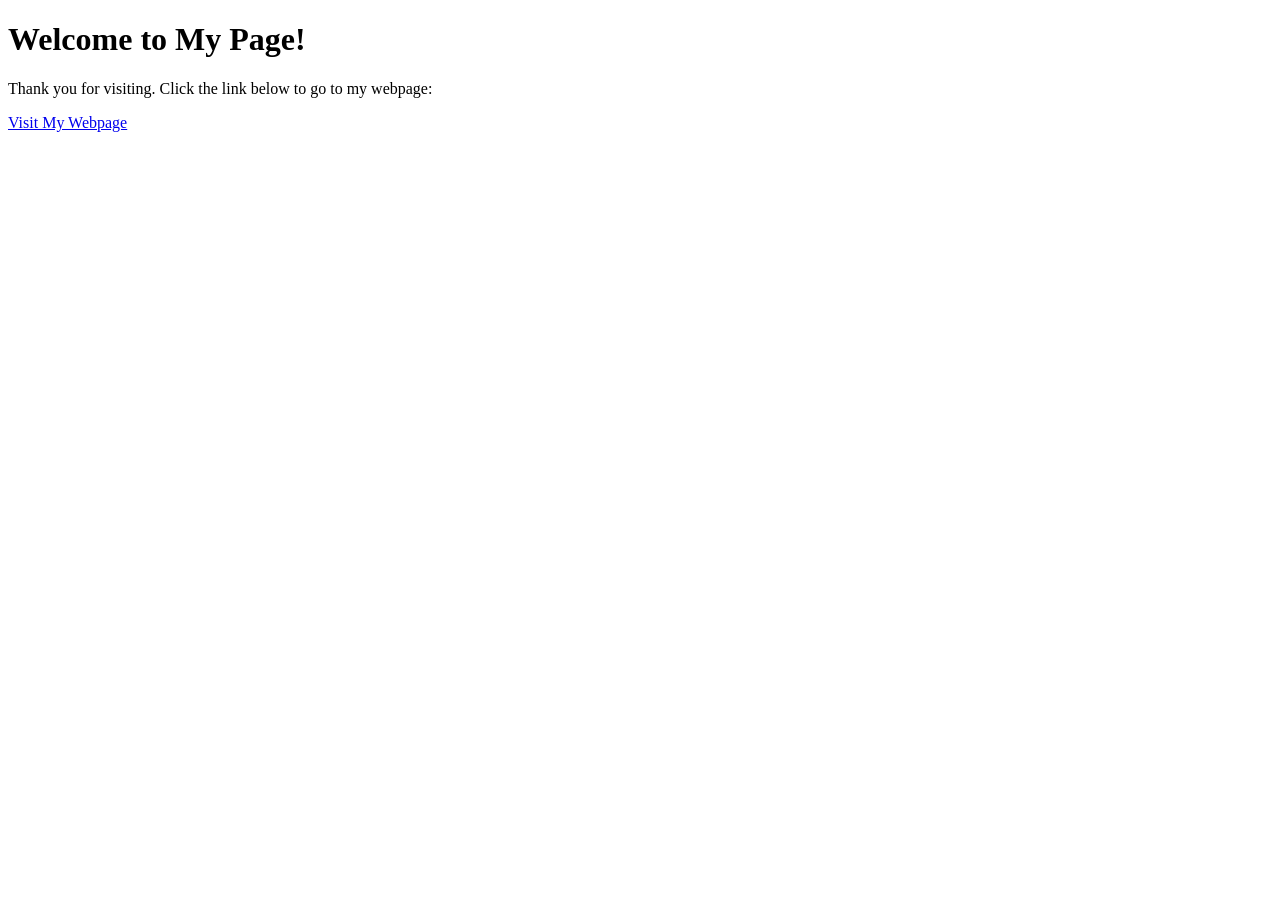
==== index.html @ f61afc03 "Add files via upload" ====
<!DOCTYPE html>
<html lang="en">
<head>
    <meta charset="UTF-8">
    <meta name="viewport" content="width=device-width, initial-scale=1.0">
    <title>Welcome</title>
</head>
<body>
    <h1>Welcome to My Page!</h1>
    <p>Thank you for visiting. Click the link below to go to my webpage:</p>
    <a href="https://web.inf.ufpr.br/luizoliveira">Visit My Webpage</a>
</body>
</html>
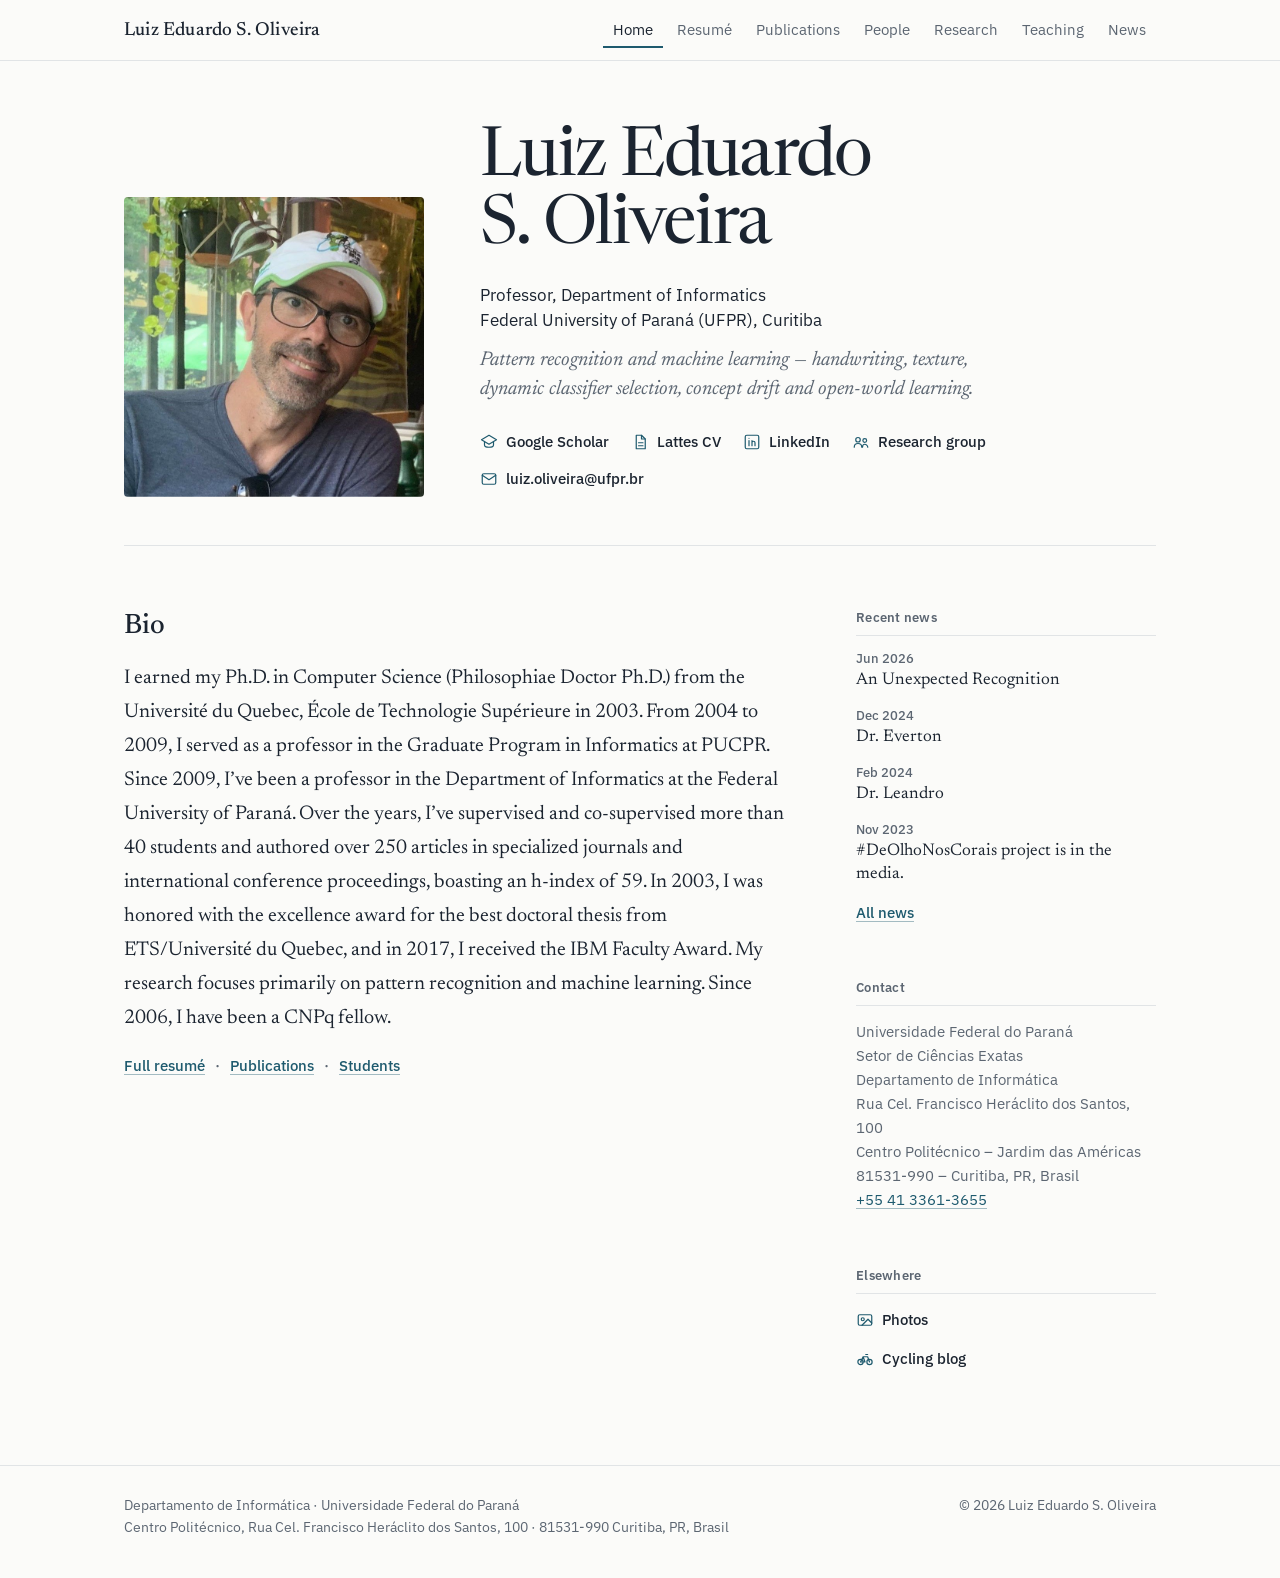
==== commit e4beca70: "Redesign site: new layout, faster pages, unified publications - New typography and layout for all pa" ====
--- a/index.html
+++ b/index.html
@@ -1,14 +1,65 @@
-<!DOCTYPE html>
+<!doctype html>
 <html lang="en">
 <head>
-    <meta charset="UTF-8">
-    <meta name="viewport" content="width=device-width, initial-scale=1.0">
-    <title>Welcome</title>
+<meta charset="utf-8">
+<meta name="viewport" content="width=device-width, initial-scale=1">
+<title>Luiz Eduardo S. Oliveira</title>
+<meta name="description" content="Luiz Eduardo S. Oliveira — Professor of Computer Science at the Federal University of Paraná (UFPR). Pattern recognition and machine learning.">
+<link rel="icon" href="assets/favicon.svg" type="image/svg+xml">
+<link rel="preconnect" href="https://fonts.googleapis.com">
+<link rel="preconnect" href="https://fonts.gstatic.com" crossorigin>
+<link href="https://fonts.googleapis.com/css2?family=Newsreader:ital,opsz,wght@0,6..72,400;0,6..72,500;0,6..72,600;1,6..72,400&family=IBM+Plex+Sans:wght@400;500;600&display=swap" rel="stylesheet">
+<link rel="stylesheet" href="assets/style.css">
 </head>
 <body>
-    <h1>Welcome to My Page!</h1>
-    <p>Thank you for visiting. Click the link below to go to my webpage:</p>
-    <a href="https://web.inf.ufpr.br/luizoliveira">Visit My Webpage</a>
+<a class="skip" href="#content">Skip to content</a>
+<div class="topbar">
+  <div class="wrap topbar-in">
+    <a class="brand" href="index.html">Luiz Eduardo S. Oliveira</a>
+    <button class="menu-btn" aria-expanded="false" aria-controls="nav">Menu</button>
+    <nav id="nav" aria-label="Main"><a href="index.html" aria-current=page>Home</a><a href="about.html">Resumé</a><a href="papers.html">Publications</a><a href="people.html">People</a><a href="research.html">Research</a><a href="teaching.html">Teaching</a><a href="posts.html">News</a></nav>
+  </div>
+</div>
+<main id="content" class="wrap">
+
+
+<section class="hero">
+  <figure class="portrait"><img src="assets/portrait.jpg" alt="Portrait of Luiz Eduardo S. Oliveira" width="400" height="400"></figure>
+  <div class="hero-text">
+    <h1 class="name">Luiz Eduardo<br>S. Oliveira</h1>
+    <p class="role">Professor, Department of Informatics<br>Federal University of Paraná (UFPR), Curitiba</p>
+    <p class="interests">Pattern recognition and machine learning — handwriting, texture, dynamic classifier selection, concept drift and open-world learning.</p>
+    <ul class="links"><li><a href="https://scholar.google.com/citations?hl=en&user=oMgb9jgAAAAJ" target="_blank" rel="noopener"><svg viewBox="0 0 24 24" aria-hidden="true"><path d="M12 3 2 9l10 6 10-6-10-6Z"/><path d="M6 11.5V16c0 1.7 2.7 3 6 3s6-1.3 6-3v-4.5"/></svg>Google Scholar</a></li><li><a href="http://lattes.cnpq.br/8607171759049558" target="_blank" rel="noopener"><svg viewBox="0 0 24 24" aria-hidden="true"><path d="M7 3h7l5 5v13H7z"/><path d="M14 3v5h5M10 13h6M10 17h6"/></svg>Lattes CV</a></li><li><a href="https://www.linkedin.com/in/luiz-eduardo-soares-de-oliveira-bb4a548/" target="_blank" rel="noopener"><svg viewBox="0 0 24 24" aria-hidden="true"><rect x="3" y="3" width="18" height="18" rx="2"/><path d="M8 10v7M8 7v.01M12 17v-4a2 2 0 0 1 4 0v4M12 10v7"/></svg>LinkedIn</a></li><li><a href="https://dsbd.inf.ufpr.br" target="_blank" rel="noopener"><svg viewBox="0 0 24 24" aria-hidden="true"><circle cx="8" cy="9" r="3"/><circle cx="17" cy="10" r="2.5"/><path d="M3 19c0-3 2.2-5 5-5s5 2 5 5M14 19c0-2.2 1.3-4 3-4s4 1.8 4 4"/></svg>Research group</a></li><li><a class="mail" href="#" data-u="luiz.oliveira" data-d="ufpr.br"><svg viewBox="0 0 24 24" aria-hidden="true"><rect x="3" y="5" width="18" height="14" rx="2"/><path d="m3 7 9 6 9-6"/></svg>luiz.oliveira [at] ufpr.br</a></li></ul>
+  </div>
+</section>
+
+<section class="home-grid">
+  <div class="bio">
+    <h2>Bio</h2>
+    <p>I earned my Ph.D. in Computer Science (Philosophiae Doctor Ph.D.) from the Université du Quebec, École de Technologie Supérieure in 2003. From 2004 to 2009, I served as a professor in the Graduate Program in Informatics at PUCPR. Since 2009, I’ve been a professor in the Department of Informatics at the Federal University of Paraná. Over the years, I’ve supervised and co-supervised more than 40 students and authored over 250 articles in specialized journals and international conference proceedings, boasting an h-index of 59. In 2003, I was honored with the excellence award for the best doctoral thesis from ETS/Université du Quebec, and in 2017, I received the IBM Faculty Award. My research focuses primarily on pattern recognition and machine learning. Since 2006, I have been a CNPq fellow.</p>
+    <p class="more"><a href="about.html">Full resumé</a> <span aria-hidden="true">·</span> <a href="papers.html">Publications</a> <span aria-hidden="true">·</span> <a href="people.html">Students</a></p>
+  </div>
+  <aside class="side">
+    <h2>Recent news</h2>
+    <ul class="mini-news">
+      <li><a href="posts/ijdar/post.html"><time datetime="2026-06-28">Jun 2026</time>An Unexpected Recognition</a></li><li><a href="posts/defesa_baro/post.html"><time datetime="2024-12-03">Dec 2024</time>Dr. Everton</a></li><li><a href="posts/defesa_leandro/post.html"><time datetime="2024-02-19">Feb 2024</time>Dr. Leandro</a></li><li><a href="posts/deolhonoscorais/post.html"><time datetime="2023-11-06">Nov 2023</time>#DeOlhoNosCorais project is in the media.</a></li>
+    </ul>
+    <p class="more"><a href="posts.html">All news</a></p>
+    <h2>Contact</h2>
+    <address>Universidade Federal do Paraná<br>Setor de Ciências Exatas<br>Departamento de Informática<br>Rua Cel. Francisco Heráclito dos Santos, 100<br>Centro Politécnico – Jardim das Américas<br>81531-990 – Curitiba, PR, Brasil<br><a href="tel:+554133613655">+55 41 3361-3655</a></address>
+    <h2>Elsewhere</h2>
+    <ul class="links small"><li><a href="https://photos.app.goo.gl/5pFp5wogUFSHnM7D7" target="_blank" rel="noopener"><svg viewBox="0 0 24 24" aria-hidden="true"><rect x="3" y="5" width="18" height="14" rx="2"/><circle cx="9" cy="11" r="2"/><path d="m21 16-5-5-8 8"/></svg>Photos</a></li><li><a href="https://doismp.wordpress.com" target="_blank" rel="noopener"><svg viewBox="0 0 24 24" aria-hidden="true"><circle cx="6" cy="16" r="3.5"/><circle cx="18" cy="16" r="3.5"/><path d="M6 16 9.5 9h6L18 16M9.5 9 12 16h-6M13 6h2.5"/></svg>Cycling blog</a></li></ul>
+  </aside>
+</section>
+
+</main>
+<footer class="foot">
+  <div class="wrap foot-in">
+    <p>Departamento de Informática · Universidade Federal do Paraná<br>
+    Centro Politécnico, Rua Cel. Francisco Heráclito dos Santos, 100 · 81531-990 Curitiba, PR, Brasil</p>
+    <p>© 2026 Luiz Eduardo S. Oliveira</p>
+  </div>
+</footer>
+<script src="assets/site.js"></script>
 </body>
 </html>
-
--- a/assets/style.css
+++ b/assets/style.css
@@ -0,0 +1,239 @@
+/* lesoliveira.github.io — site stylesheet */
+:root {
+  --paper: #fbfbf9;
+  --paper-2: #f2f4f3;
+  --ink: #1b2430;
+  --muted: #5c6672;
+  --rule: #e1e4e6;
+  --accent: #1e5a6e;
+  --accent-ink: #164555;
+  --accent-soft: #e5eef0;
+  --dr: #6b4e16;
+  --dr-soft: #f4ecdc;
+  --serif: "Newsreader", Georgia, "Times New Roman", serif;
+  --sans: "IBM Plex Sans", system-ui, -apple-system, "Segoe UI", sans-serif;
+  --measure: 68ch;
+  --wrap: 1080px;
+  color-scheme: light;
+}
+@media (prefers-color-scheme: dark) {
+  :root:not([data-theme="light"]) {
+    --paper: #13181d; --paper-2: #1a2027; --ink: #e5e8eb; --muted: #9aa4ae; --rule: #2a323a;
+    --accent: #86bccb; --accent-ink: #a9d2dd; --accent-soft: #1d2d33; --dr: #e0c48c; --dr-soft: #2e281c;
+    color-scheme: dark;
+  }
+}
+:root[data-theme="dark"] {
+  --paper: #13181d; --paper-2: #1a2027; --ink: #e5e8eb; --muted: #9aa4ae; --rule: #2a323a;
+  --accent: #86bccb; --accent-ink: #a9d2dd; --accent-soft: #1d2d33; --dr: #e0c48c; --dr-soft: #2e281c;
+  color-scheme: dark;
+}
+
+*, *::before, *::after { box-sizing: border-box; }
+html { -webkit-text-size-adjust: 100%; }
+body {
+  margin: 0; background: var(--paper); color: var(--ink);
+  font: 400 17px/1.6 var(--sans);
+  text-rendering: optimizeLegibility; -webkit-font-smoothing: antialiased;
+}
+img { max-width: 100%; height: auto; display: block; }
+a { color: var(--accent); text-decoration-thickness: 1px; text-underline-offset: 3px; text-decoration-color: color-mix(in srgb, var(--accent) 40%, transparent); }
+a:hover { color: var(--accent-ink); text-decoration-color: currentColor; }
+:focus-visible { outline: 2px solid var(--accent); outline-offset: 3px; border-radius: 2px; }
+.skip { position: absolute; left: -999px; top: 8px; background: var(--ink); color: var(--paper); padding: 8px 12px; z-index: 10; }
+.skip:focus { left: 8px; }
+.sr { position: absolute; width: 1px; height: 1px; overflow: hidden; clip: rect(0 0 0 0); white-space: nowrap; }
+
+.wrap { max-width: var(--wrap); margin: 0 auto; padding: 0 24px; }
+
+/* ---------- top bar */
+.topbar { border-bottom: 1px solid var(--rule); background: color-mix(in srgb, var(--paper) 92%, transparent); backdrop-filter: blur(8px); position: sticky; top: 0; z-index: 5; }
+.topbar-in { display: flex; align-items: center; gap: 24px; min-height: 60px; }
+.brand { font: 500 19px/1 var(--serif); color: var(--ink); text-decoration: none; letter-spacing: .01em; margin-right: auto; }
+#nav { display: flex; gap: 4px; flex-wrap: wrap; }
+#nav a { font-size: 15px; color: var(--muted); text-decoration: none; padding: 6px 10px; border-radius: 6px; }
+#nav a:hover { color: var(--ink); background: var(--paper-2); }
+#nav a[aria-current] { color: var(--ink); box-shadow: inset 0 -2px 0 var(--accent); border-radius: 0; }
+.menu-btn { display: none; }
+
+/* ---------- page heads */
+main.wrap { padding-top: 64px; padding-bottom: 88px; min-height: 60vh; }
+.page-head { max-width: var(--measure); margin-bottom: 40px; }
+.page-head h1, .post-title {
+  font: 500 clamp(36px, 5vw, 52px)/1.08 var(--serif); letter-spacing: -.015em; margin: 0 0 14px;
+}
+.lead { font: 400 21px/1.5 var(--serif); color: var(--muted); margin: 0 0 8px; max-width: var(--measure); }
+h2 { font: 500 28px/1.2 var(--serif); letter-spacing: -.005em; margin: 56px 0 18px; }
+h3 { font: 600 16px/1.3 var(--sans); margin: 0 0 8px; }
+
+.prose { max-width: var(--measure); font-family: var(--serif); font-size: 20px; line-height: 1.65; }
+.prose p { margin: 0 0 1.1em; }
+.prose h2 { font-family: var(--serif); }
+.prose ul { padding-left: 1.1em; }
+.prose img { border-radius: 4px; margin: 1.5em 0; }
+
+/* ---------- home */
+.hero { display: grid; grid-template-columns: minmax(0, 300px) minmax(0, 1fr); gap: 56px; align-items: end; padding-bottom: 48px; border-bottom: 1px solid var(--rule); }
+.portrait { margin: 0; }
+.portrait img { width: 100%; aspect-ratio: 1; object-fit: cover; border-radius: 4px; filter: saturate(.92); }
+.name {
+  font: 400 clamp(40px, 5.6vw, 68px)/1 var(--serif); letter-spacing: -.025em;
+  margin: 0 0 22px; font-variation-settings: "opsz" 72;
+}
+.role { font-size: 17px; color: var(--ink); margin: 0 0 14px; line-height: 1.45; }
+.interests { font: italic 400 20px/1.45 var(--serif); color: var(--muted); margin: 0 0 26px; max-width: 46ch; }
+.links { list-style: none; padding: 0; margin: 0; display: flex; flex-wrap: wrap; gap: 8px 22px; }
+.links a { display: inline-flex; align-items: center; gap: 8px; font-size: 15px; font-weight: 500; text-decoration: none; color: var(--ink); }
+.links a:hover { color: var(--accent); }
+.links svg { width: 18px; height: 18px; fill: none; stroke: var(--accent); stroke-width: 1.6; stroke-linecap: round; stroke-linejoin: round; flex: none; }
+.links.small { flex-direction: column; gap: 10px; }
+
+.home-grid { display: grid; grid-template-columns: minmax(0, 1fr) 300px; gap: 72px; padding-top: 8px; }
+.bio p { font: 400 20px/1.7 var(--serif); margin: 0 0 1em; max-width: var(--measure); }
+.bio .more, .side .more { font: 500 15px/1.5 var(--sans); }
+.bio .more span { color: var(--muted); margin: 0 6px; }
+.side h2 { font: 600 13px/1.3 var(--sans); color: var(--muted); letter-spacing: .02em; margin: 56px 0 14px; padding-bottom: 8px; border-bottom: 1px solid var(--rule); }
+.mini-news { list-style: none; padding: 0; margin: 0 0 12px; }
+.mini-news li + li { margin-top: 14px; }
+.mini-news a { text-decoration: none; color: var(--ink); font: 400 17px/1.35 var(--serif); display: block; }
+.mini-news a:hover { color: var(--accent); }
+.mini-news time { display: block; font: 500 13px/1.4 var(--sans); color: var(--muted); margin-bottom: 2px; }
+address { font-style: normal; font-size: 15px; line-height: 1.6; color: var(--muted); }
+
+/* ---------- research */
+.topics { list-style: none; padding: 0; margin: 28px 0 0; display: flex; flex-wrap: wrap; gap: 10px; max-width: 860px; }
+.topics li { font-size: 15px; background: var(--accent-soft); color: var(--accent-ink); padding: 7px 14px; border-radius: 999px; }
+ul.coop { list-style: none; padding: 0; font-family: var(--sans); font-size: 16px; }
+ul.coop li { display: flex; justify-content: space-between; gap: 24px; padding: 11px 0; border-bottom: 1px solid var(--rule); }
+ul.coop .yrs { color: var(--muted); font-variant-numeric: tabular-nums; white-space: nowrap; }
+
+/* ---------- tables */
+.table-wrap { overflow-x: auto; }
+table.data { width: 100%; border-collapse: collapse; font: 400 15px/1.45 var(--sans); }
+table.data th { text-align: left; font-weight: 600; font-size: 13px; color: var(--muted); padding: 10px 14px 10px 0; border-bottom: 1px solid var(--ink); }
+table.data td { padding: 11px 14px 11px 0; border-bottom: 1px solid var(--rule); vertical-align: top; }
+table.data tbody tr:hover { background: var(--paper-2); }
+.prose table.data { margin: 0 0 1em; max-width: none; }
+.prose:has(table) { max-width: 860px; }
+
+/* ---------- people */
+.groups { display: grid; grid-template-columns: repeat(3, minmax(0, 1fr)); gap: 32px; }
+.group ul { list-style: none; padding: 0; margin: 0; }
+.group h3 { color: var(--muted); font-size: 14px; padding-bottom: 8px; border-bottom: 1px solid var(--rule); margin-bottom: 10px; }
+.group li { font: 400 19px/1.35 var(--serif); padding: 5px 0; }
+.since { display: block; font: 400 13px/1.4 var(--sans); color: var(--muted); }
+.filter { display: flex; gap: 8px; margin: -4px 0 16px; }
+.filter button, .tabs button {
+  font: 500 14px/1 var(--sans); color: var(--muted); background: transparent; border: 1px solid var(--rule);
+  padding: 8px 14px; border-radius: 999px; cursor: pointer;
+}
+.filter button span, .tabs button span { color: var(--muted); font-weight: 400; margin-left: 4px; font-variant-numeric: tabular-nums; }
+.filter button[aria-pressed="true"], .tabs button[aria-selected="true"] { background: var(--ink); color: var(--paper); border-color: var(--ink); }
+.filter button[aria-pressed="true"] span, .tabs button[aria-selected="true"] span { color: color-mix(in srgb, var(--paper) 70%, transparent); }
+.alumni .nm { font: 400 17px/1.35 var(--serif); }
+.alumni .pl { font: 400 12px/1 var(--sans); margin-left: 6px; white-space: nowrap; }
+.alumni .yr { font-variant-numeric: tabular-nums; color: var(--muted); }
+.deg { display: inline-block; font-size: 11px; font-weight: 600; padding: 2px 7px; border-radius: 4px; margin-right: 4px; background: var(--accent-soft); color: var(--accent-ink); }
+.deg.dr { background: var(--dr-soft); color: var(--dr); }
+ul.plain { padding-left: 1.1em; font: 400 18px/1.6 var(--serif); max-width: var(--measure); }
+
+/* ---------- teaching */
+.terms { margin: 32px 0 0; display: grid; grid-template-columns: repeat(auto-fill, minmax(320px, 1fr)); gap: 0 48px; }
+.term { display: grid; grid-template-columns: 84px 1fr; gap: 16px; padding: 14px 0; border-top: 1px solid var(--rule); break-inside: avoid; }
+.term dt { font: 500 18px/1.35 var(--serif); font-variant-numeric: tabular-nums; }
+.term dd { margin: 0; }
+.term ul { list-style: none; padding: 0; margin: 0; font-size: 15px; }
+.term li + li { margin-top: 4px; }
+.code { color: var(--muted); font-size: 13px; }
+.lvl { color: var(--muted); font-size: 13px; }
+
+/* ---------- publications */
+.pub-tools { display: flex; flex-wrap: wrap; align-items: center; justify-content: space-between; gap: 16px; position: sticky; top: 60px; background: var(--paper); padding: 14px 0; z-index: 2; border-bottom: 1px solid var(--rule); }
+.tabs { display: flex; flex-wrap: wrap; gap: 8px; }
+.search input {
+  font: 400 15px/1 var(--sans); color: var(--ink); background: var(--paper-2); border: 1px solid var(--rule);
+  border-radius: 999px; padding: 10px 16px; width: min(340px, 100%);
+}
+.search input:focus { outline: 2px solid var(--accent); outline-offset: 1px; }
+.pub-note { color: var(--muted); font-size: 14px; min-height: 1.5em; margin: 12px 0 0; }
+.yr-group { display: grid; grid-template-columns: 90px minmax(0, 1fr); gap: 24px; padding: 22px 0; border-bottom: 1px solid var(--rule); }
+.yr-group .yr { font: 400 30px/1.1 var(--serif); color: var(--muted); margin: 0; font-variant-numeric: tabular-nums; position: sticky; top: 140px; align-self: start; }
+.yr-group ol { list-style: none; padding: 0; margin: 0; }
+.yr-group li { font: 400 17px/1.55 var(--serif); padding: 0 0 14px; max-width: 78ch; }
+.yr-group li:last-child { padding-bottom: 0; }
+.me { font-weight: 600; }
+.chip a { font: 500 12px/1 var(--sans); text-transform: lowercase; text-decoration: none; border: 1px solid var(--rule); padding: 3px 8px; border-radius: 4px; margin-left: 4px; white-space: nowrap; }
+.chip a:hover { border-color: var(--accent); background: var(--accent-soft); }
+
+/* ---------- news */
+.news-list { list-style: none; padding: 0; margin: 0; max-width: 900px; }
+.news-item a { display: grid; grid-template-columns: 220px minmax(0, 1fr); gap: 28px; padding: 26px 0; border-bottom: 1px solid var(--rule); text-decoration: none; color: var(--ink); }
+.news-item:first-child a { padding-top: 0; }
+.news-thumb { aspect-ratio: 4 / 3; overflow: hidden; border-radius: 4px; background: var(--paper-2); }
+.news-thumb img { width: 100%; height: 100%; object-fit: cover; }
+.news-text time { font-size: 13px; color: var(--muted); font-weight: 500; }
+.news-text h3 { font: 500 26px/1.2 var(--serif); margin: 4px 0 6px; }
+.news-item a:hover h3 { color: var(--accent); }
+.news-text p { margin: 0; color: var(--muted); font-size: 16px; }
+.news-text .cat { font-size: 13px; margin-top: 8px; }
+.post { max-width: var(--measure); }
+.post-meta { font-size: 14px; color: var(--muted); margin: 0 0 18px; }
+.post-meta span { margin: 0 6px; }
+
+/* ---------- footer */
+.foot { border-top: 1px solid var(--rule); color: var(--muted); font-size: 14px; }
+.foot-in { display: flex; justify-content: space-between; gap: 24px; flex-wrap: wrap; padding-top: 28px; padding-bottom: 40px; }
+.foot p { margin: 0; line-height: 1.6; }
+
+/* ---------- entrance (home only, once) */
+@media (prefers-reduced-motion: no-preference) {
+  .hero .portrait img { animation: reveal .9s cubic-bezier(.2,.7,.2,1) both; }
+  .hero .name { animation: rise .8s .1s cubic-bezier(.2,.7,.2,1) both; }
+  @keyframes reveal { from { clip-path: inset(100% 0 0 0); } to { clip-path: inset(0 0 0 0); } }
+  @keyframes rise { from { opacity: 0; transform: translateY(12px); } to { opacity: 1; transform: none; } }
+}
+
+/* ---------- responsive */
+@media (max-width: 900px) {
+  .home-grid { grid-template-columns: 1fr; gap: 0; }
+  .groups { grid-template-columns: 1fr 1fr; }
+}
+@media (max-width: 760px) {
+  body { font-size: 16px; }
+  .wrap { padding: 0 16px; }
+  main.wrap { padding-top: 36px; }
+  .menu-btn { display: inline-block; font: 500 14px/1 var(--sans); background: none; color: var(--ink); border: 1px solid var(--rule); border-radius: 6px; padding: 8px 12px; }
+  #nav { display: none; position: absolute; left: 0; right: 0; top: 60px; background: var(--paper); border-bottom: 1px solid var(--rule); flex-direction: column; padding: 8px 16px 16px; }
+  #nav.open { display: flex; }
+  #nav a { padding: 10px 0; font-size: 17px; }
+  #nav a[aria-current] { box-shadow: none; color: var(--accent); }
+  .hero { grid-template-columns: 1fr; gap: 24px; }
+  .portrait { max-width: 200px; }
+  .prose, .bio p { font-size: 18px; }
+  .groups { grid-template-columns: 1fr; }
+  .term { grid-template-columns: 84px 1fr; }
+  .pub-tools { position: static; }
+  .yr-group { grid-template-columns: 1fr; gap: 8px; }
+  .yr-group .yr { position: static; font-size: 24px; }
+  .news-item a { grid-template-columns: 1fr; gap: 14px; }
+  table.alumni thead { display: none; }
+  table.alumni tr { display: block; padding: 12px 0; border-bottom: 1px solid var(--rule); }
+  table.alumni td { display: block; border: 0; padding: 2px 0; }
+  ul.coop li { flex-direction: column; gap: 2px; }
+}
+@media print {
+  .topbar, .foot, .pub-tools, .filter { display: none; }
+  .pane[hidden] { display: block !important; }
+}
+
+/* ---------- research: themes cloud */
+.cloud-sec { margin: 64px 0 8px; padding: 36px 0 40px; border-top: 1px solid var(--rule); border-bottom: 1px solid var(--rule); }
+.cloud-sec h2 { margin-top: 0; }
+.cloud-note { color: var(--muted); font-size: 15px; max-width: 64ch; margin: 0 0 28px; }
+.hot-key { color: var(--accent); font-weight: 600; }
+.cloud { list-style: none; padding: 0; margin: 0 auto; max-width: 960px; display: flex; flex-wrap: wrap; justify-content: center; align-items: baseline; gap: 6px 22px; }
+.cloud a { font-family: var(--serif); line-height: 1.15; color: var(--ink); text-decoration: none; letter-spacing: -.01em; display: inline-block; padding: 2px 0; border-bottom: 1px solid transparent; }
+.cloud a.hot { color: var(--accent); }
+.cloud a:hover { border-bottom-color: currentColor; }
+.linkish { font: inherit; color: var(--accent); background: none; border: 0; padding: 0; cursor: pointer; text-decoration: underline; text-underline-offset: 3px; }
+@media (max-width: 760px) { .cloud { gap: 4px 14px; } }
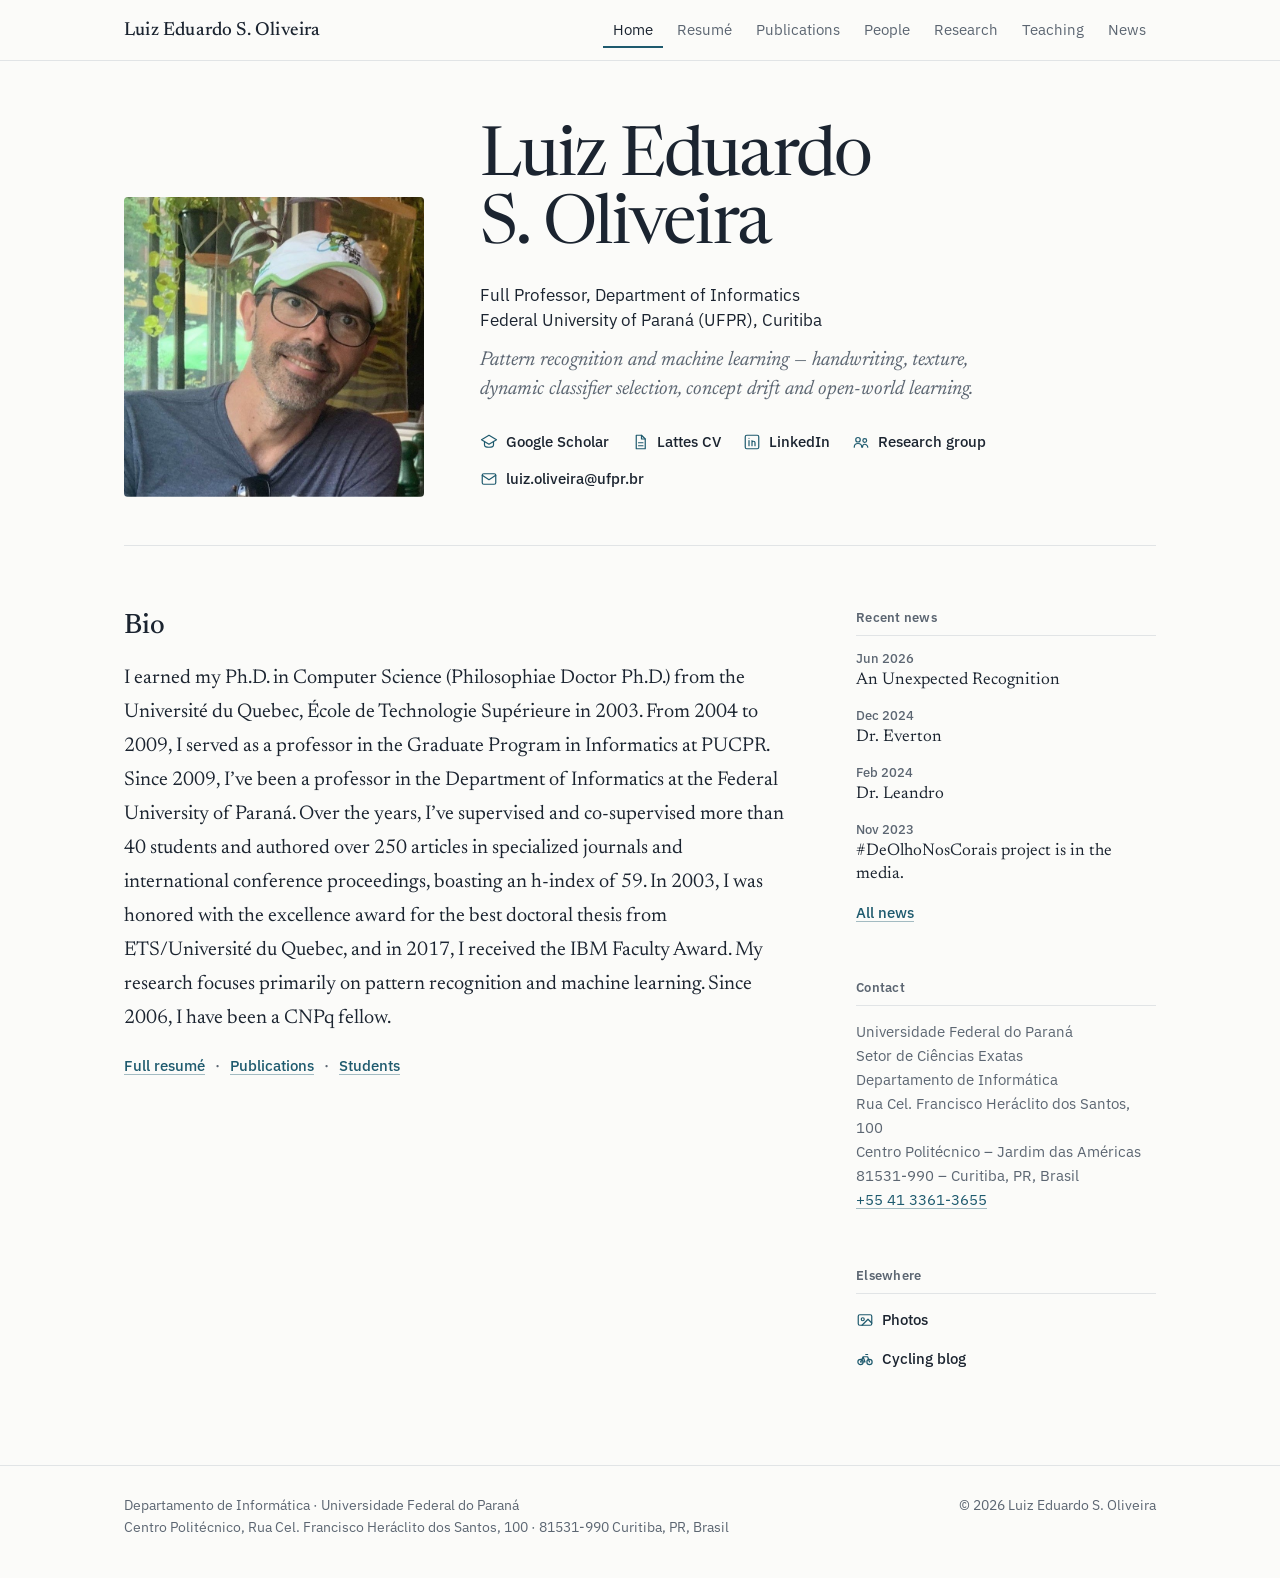
==== commit 8abc6a74: "Home: Full Professor title Co-Authored-By: Claude Opus 5.5 <noreply@anthropic.com> Claude-Session: h" ====
--- a/index.html
+++ b/index.html
@@ -27,7 +27,7 @@
   <figure class="portrait"><img src="assets/portrait.jpg" alt="Portrait of Luiz Eduardo S. Oliveira" width="400" height="400"></figure>
   <div class="hero-text">
     <h1 class="name">Luiz Eduardo<br>S. Oliveira</h1>
-    <p class="role">Professor, Department of Informatics<br>Federal University of Paraná (UFPR), Curitiba</p>
+    <p class="role">Full Professor, Department of Informatics<br>Federal University of Paraná (UFPR), Curitiba</p>
     <p class="interests">Pattern recognition and machine learning — handwriting, texture, dynamic classifier selection, concept drift and open-world learning.</p>
     <ul class="links"><li><a href="https://scholar.google.com/citations?hl=en&user=oMgb9jgAAAAJ" target="_blank" rel="noopener"><svg viewBox="0 0 24 24" aria-hidden="true"><path d="M12 3 2 9l10 6 10-6-10-6Z"/><path d="M6 11.5V16c0 1.7 2.7 3 6 3s6-1.3 6-3v-4.5"/></svg>Google Scholar</a></li><li><a href="http://lattes.cnpq.br/8607171759049558" target="_blank" rel="noopener"><svg viewBox="0 0 24 24" aria-hidden="true"><path d="M7 3h7l5 5v13H7z"/><path d="M14 3v5h5M10 13h6M10 17h6"/></svg>Lattes CV</a></li><li><a href="https://www.linkedin.com/in/luiz-eduardo-soares-de-oliveira-bb4a548/" target="_blank" rel="noopener"><svg viewBox="0 0 24 24" aria-hidden="true"><rect x="3" y="3" width="18" height="18" rx="2"/><path d="M8 10v7M8 7v.01M12 17v-4a2 2 0 0 1 4 0v4M12 10v7"/></svg>LinkedIn</a></li><li><a href="https://dsbd.inf.ufpr.br" target="_blank" rel="noopener"><svg viewBox="0 0 24 24" aria-hidden="true"><circle cx="8" cy="9" r="3"/><circle cx="17" cy="10" r="2.5"/><path d="M3 19c0-3 2.2-5 5-5s5 2 5 5M14 19c0-2.2 1.3-4 3-4s4 1.8 4 4"/></svg>Research group</a></li><li><a class="mail" href="#" data-u="luiz.oliveira" data-d="ufpr.br"><svg viewBox="0 0 24 24" aria-hidden="true"><rect x="3" y="5" width="18" height="14" rx="2"/><path d="m3 7 9 6 9-6"/></svg>luiz.oliveira [at] ufpr.br</a></li></ul>
   </div>
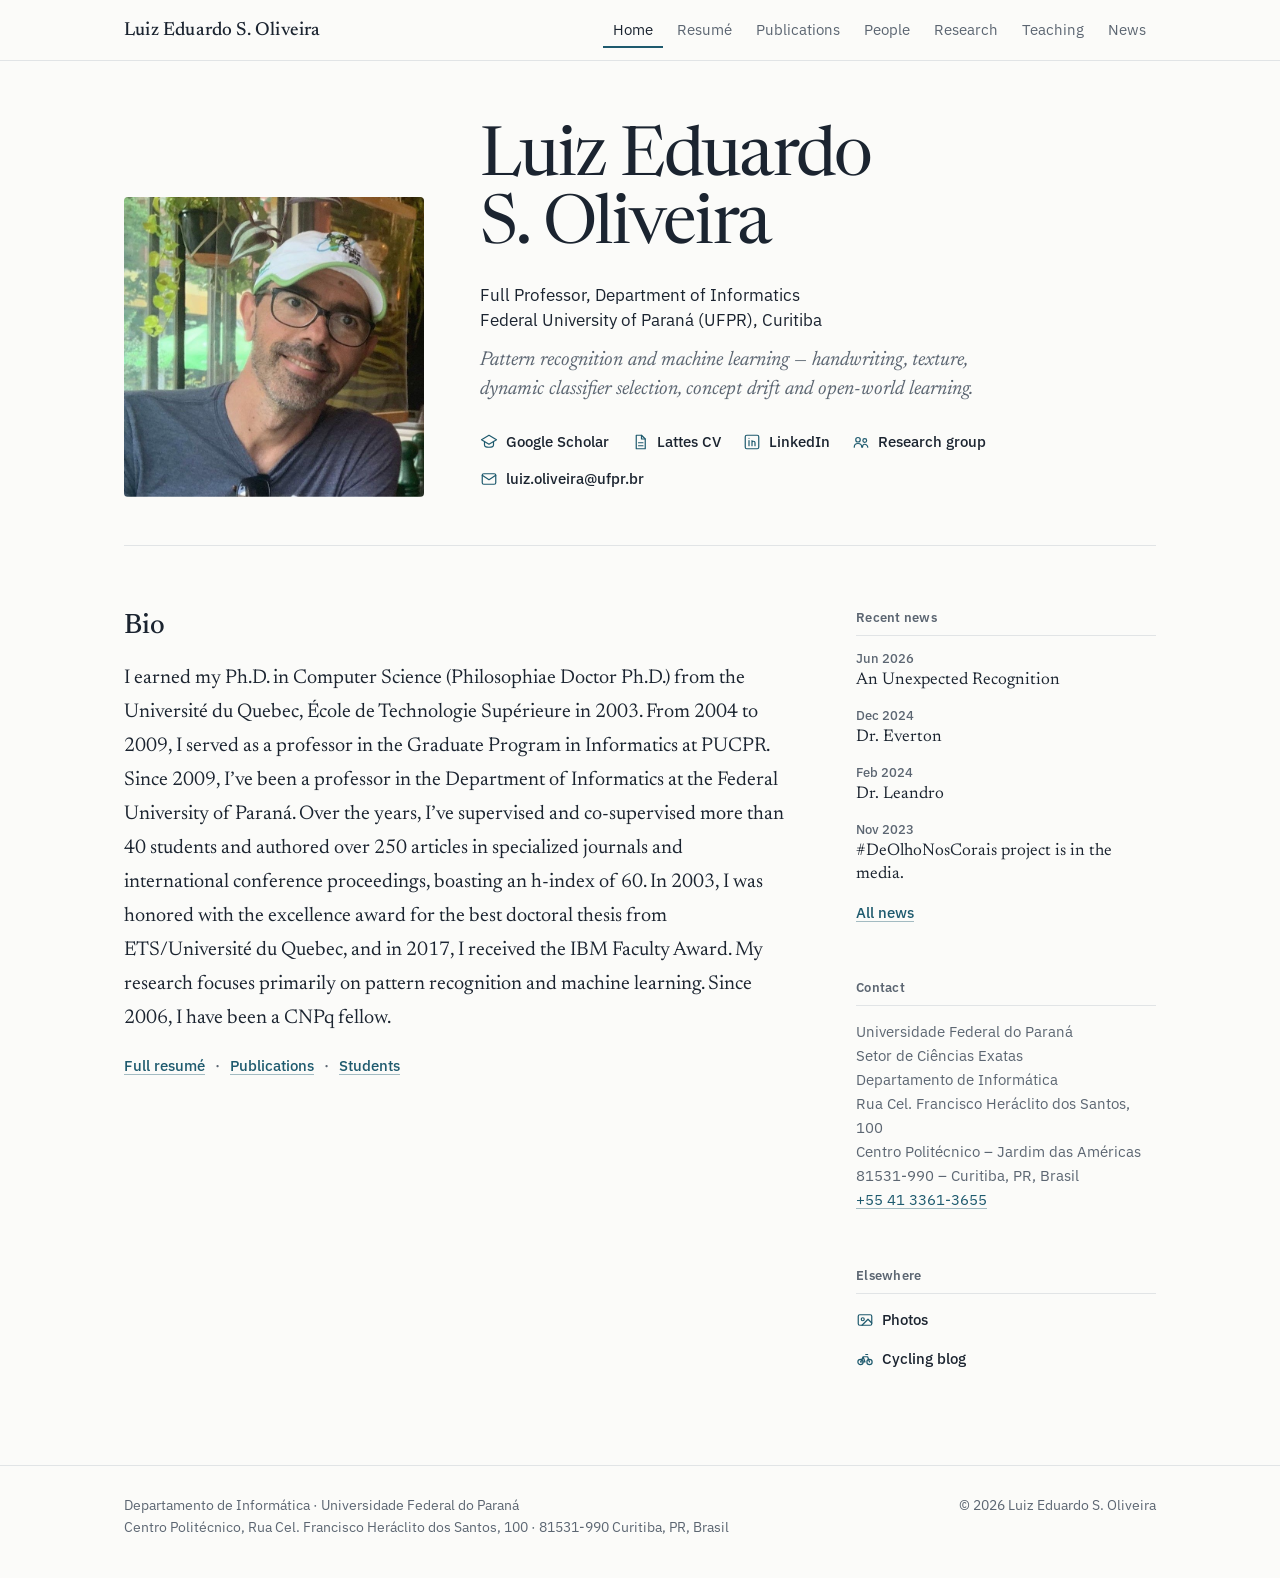
==== commit 319a728e: "Fix 'Contrastive' typo in NCA 2024 title; update h-index to 60 Co-Authored-By: Claude Opus 5.5 <nore" ====
--- a/index.html
+++ b/index.html
@@ -36,7 +36,7 @@
 <section class="home-grid">
   <div class="bio">
     <h2>Bio</h2>
-    <p>I earned my Ph.D. in Computer Science (Philosophiae Doctor Ph.D.) from the Université du Quebec, École de Technologie Supérieure in 2003. From 2004 to 2009, I served as a professor in the Graduate Program in Informatics at PUCPR. Since 2009, I’ve been a professor in the Department of Informatics at the Federal University of Paraná. Over the years, I’ve supervised and co-supervised more than 40 students and authored over 250 articles in specialized journals and international conference proceedings, boasting an h-index of 59. In 2003, I was honored with the excellence award for the best doctoral thesis from ETS/Université du Quebec, and in 2017, I received the IBM Faculty Award. My research focuses primarily on pattern recognition and machine learning. Since 2006, I have been a CNPq fellow.</p>
+    <p>I earned my Ph.D. in Computer Science (Philosophiae Doctor Ph.D.) from the Université du Quebec, École de Technologie Supérieure in 2003. From 2004 to 2009, I served as a professor in the Graduate Program in Informatics at PUCPR. Since 2009, I’ve been a professor in the Department of Informatics at the Federal University of Paraná. Over the years, I’ve supervised and co-supervised more than 40 students and authored over 250 articles in specialized journals and international conference proceedings, boasting an h-index of 60. In 2003, I was honored with the excellence award for the best doctoral thesis from ETS/Université du Quebec, and in 2017, I received the IBM Faculty Award. My research focuses primarily on pattern recognition and machine learning. Since 2006, I have been a CNPq fellow.</p>
     <p class="more"><a href="about.html">Full resumé</a> <span aria-hidden="true">·</span> <a href="papers.html">Publications</a> <span aria-hidden="true">·</span> <a href="people.html">Students</a></p>
   </div>
   <aside class="side">
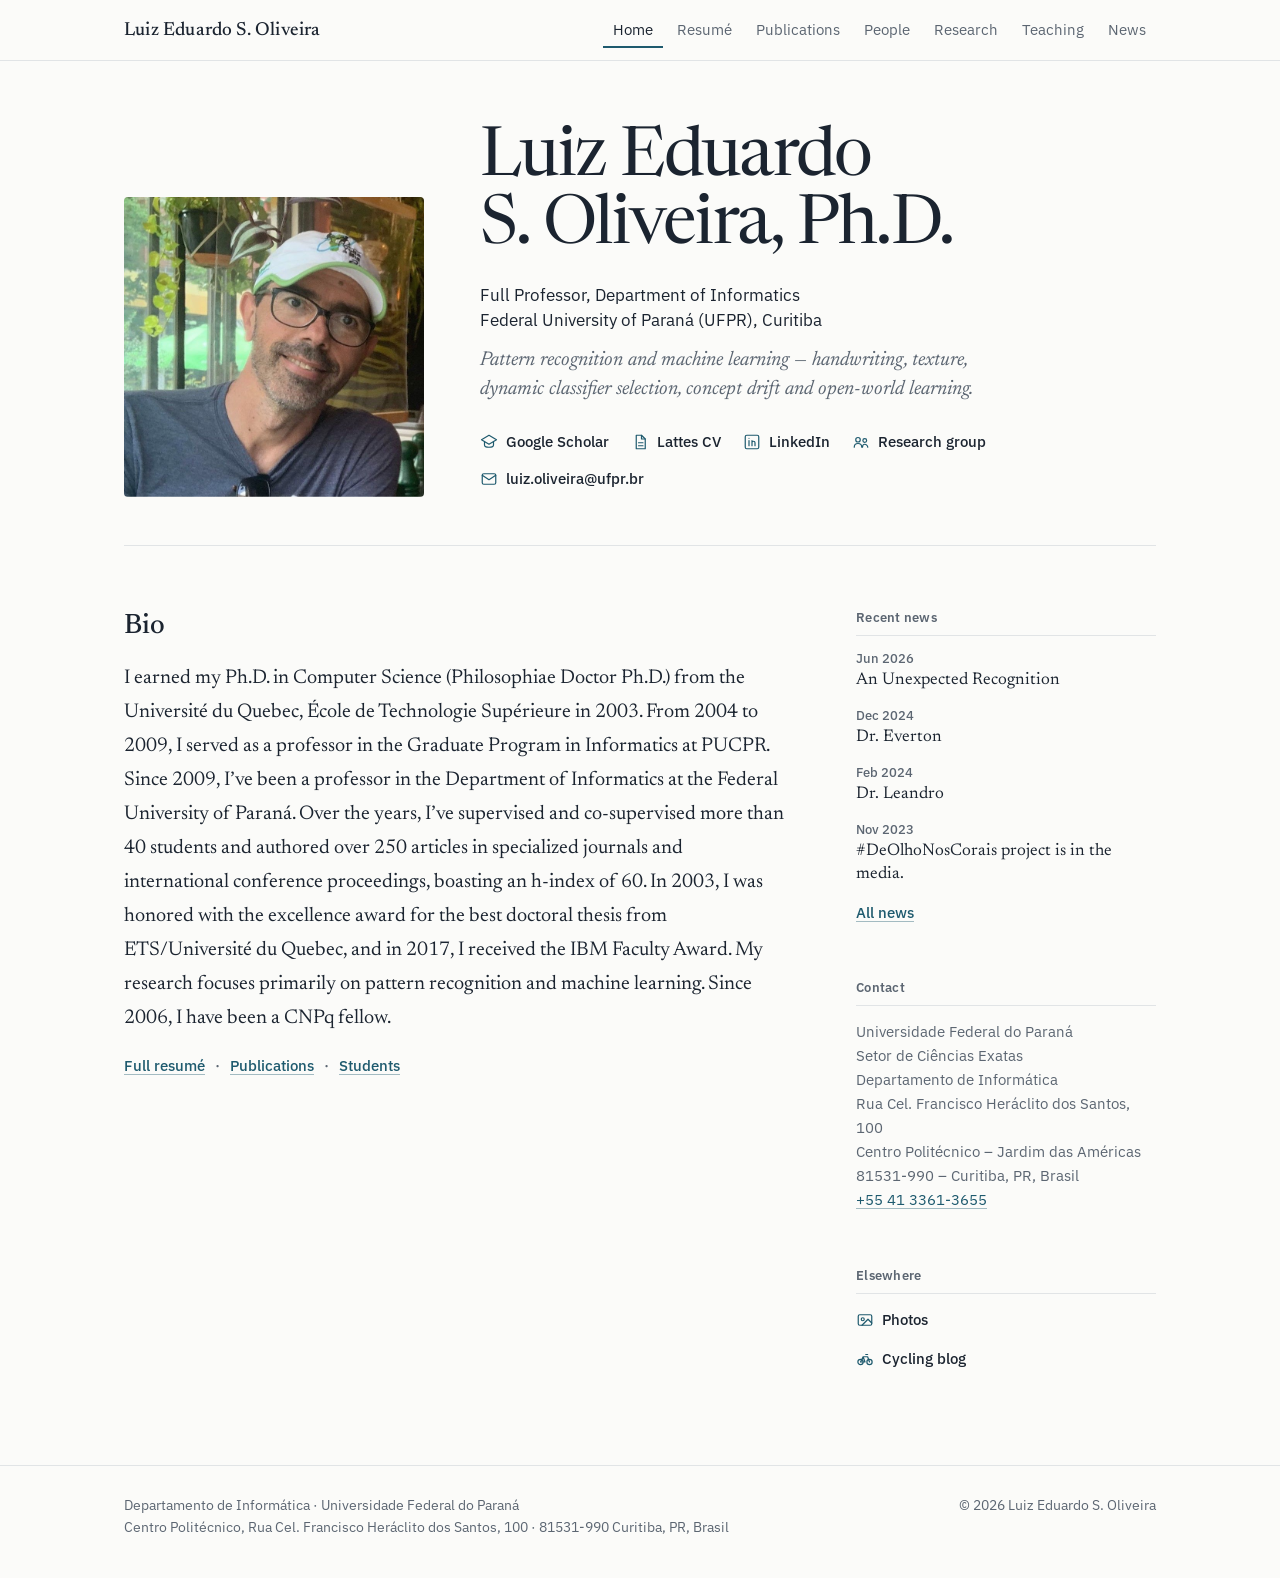
==== commit 98bb72ef: "Home: add Ph.D. after name Co-Authored-By: Claude Opus 5.5 <noreply@anthropic.com> Claude-Session: h" ====
--- a/index.html
+++ b/index.html
@@ -26,10 +26,10 @@
 <section class="hero">
   <figure class="portrait"><img src="assets/portrait.jpg" alt="Portrait of Luiz Eduardo S. Oliveira" width="400" height="400"></figure>
   <div class="hero-text">
-    <h1 class="name">Luiz Eduardo<br>S. Oliveira</h1>
+    <h1 class="name">Luiz Eduardo<br>S. Oliveira, Ph.D.</h1>
     <p class="role">Full Professor, Department of Informatics<br>Federal University of Paraná (UFPR), Curitiba</p>
     <p class="interests">Pattern recognition and machine learning — handwriting, texture, dynamic classifier selection, concept drift and open-world learning.</p>
-    <ul class="links"><li><a href="https://scholar.google.com/citations?hl=en&user=oMgb9jgAAAAJ" target="_blank" rel="noopener"><svg viewBox="0 0 24 24" aria-hidden="true"><path d="M12 3 2 9l10 6 10-6-10-6Z"/><path d="M6 11.5V16c0 1.7 2.7 3 6 3s6-1.3 6-3v-4.5"/></svg>Google Scholar</a></li><li><a href="http://lattes.cnpq.br/8607171759049558" target="_blank" rel="noopener"><svg viewBox="0 0 24 24" aria-hidden="true"><path d="M7 3h7l5 5v13H7z"/><path d="M14 3v5h5M10 13h6M10 17h6"/></svg>Lattes CV</a></li><li><a href="https://www.linkedin.com/in/luiz-eduardo-soares-de-oliveira-bb4a548/" target="_blank" rel="noopener"><svg viewBox="0 0 24 24" aria-hidden="true"><rect x="3" y="3" width="18" height="18" rx="2"/><path d="M8 10v7M8 7v.01M12 17v-4a2 2 0 0 1 4 0v4M12 10v7"/></svg>LinkedIn</a></li><li><a href="https://dsbd.inf.ufpr.br" target="_blank" rel="noopener"><svg viewBox="0 0 24 24" aria-hidden="true"><circle cx="8" cy="9" r="3"/><circle cx="17" cy="10" r="2.5"/><path d="M3 19c0-3 2.2-5 5-5s5 2 5 5M14 19c0-2.2 1.3-4 3-4s4 1.8 4 4"/></svg>Research group</a></li><li><a class="mail" href="#" data-u="luiz.oliveira" data-d="ufpr.br"><svg viewBox="0 0 24 24" aria-hidden="true"><rect x="3" y="5" width="18" height="14" rx="2"/><path d="m3 7 9 6 9-6"/></svg>luiz.oliveira [at] ufpr.br</a></li></ul>
+    <ul class="links"><li><a href="https://scholar.google.com/citations?hl=en&user=oMgb9jgAAAAJ" target="_blank" rel="noopener"><svg viewBox="0 0 24 24" aria-hidden="true"><path d="M12 3 2 9l10 6 10-6-10-6Z"/><path d="M6 11.5V16c0 1.7 2.7 3 6 3s6-1.3 6-3v-4.5"/></svg>Google Scholar</a></li><li><a href="http://lattes.cnpq.br/8607171759049558" target="_blank" rel="noopener"><svg viewBox="0 0 24 24" aria-hidden="true"><path d="M7 3h7l5 5v13H7z"/><path d="M14 3v5h5M10 13h6M10 17h6"/></svg>Lattes CV</a></li><li><a href="https://www.linkedin.com/in/luiz-eduardo-soares-de-oliveira-bb4a548/" target="_blank" rel="noopener"><svg viewBox="0 0 24 24" aria-hidden="true"><rect x="3" y="3" width="18" height="18" rx="2"/><path d="M8 10v7M8 7v.01M12 17v-4a2 2 0 0 1 4 0v4M12 10v7"/></svg>LinkedIn</a></li><li><a href="https://dsbd-research.github.io/" target="_blank" rel="noopener"><svg viewBox="0 0 24 24" aria-hidden="true"><circle cx="8" cy="9" r="3"/><circle cx="17" cy="10" r="2.5"/><path d="M3 19c0-3 2.2-5 5-5s5 2 5 5M14 19c0-2.2 1.3-4 3-4s4 1.8 4 4"/></svg>Research group</a></li><li><a class="mail" href="#" data-u="luiz.oliveira" data-d="ufpr.br"><svg viewBox="0 0 24 24" aria-hidden="true"><rect x="3" y="5" width="18" height="14" rx="2"/><path d="m3 7 9 6 9-6"/></svg>luiz.oliveira [at] ufpr.br</a></li></ul>
   </div>
 </section>
 
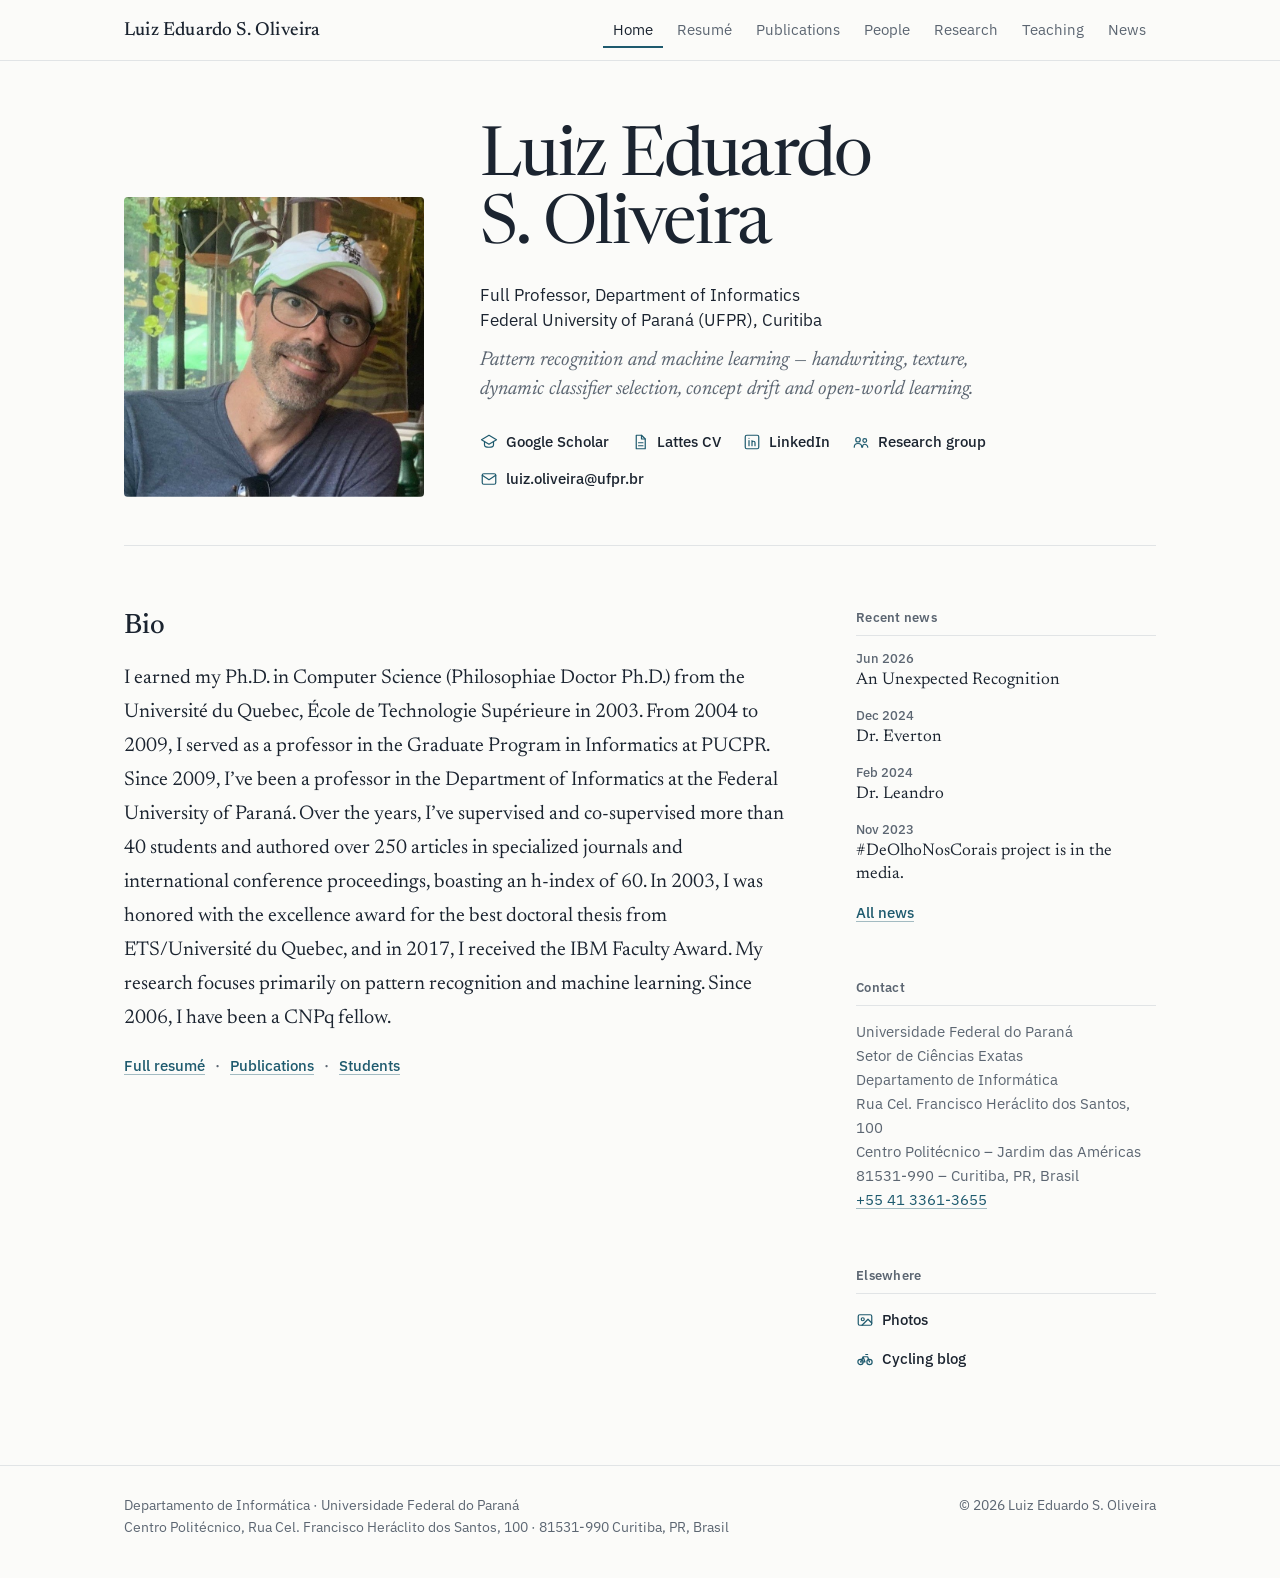
==== commit 82fb2d0f: "Home: remove Ph.D. after name Co-Authored-By: Claude Opus 5.5 <noreply@anthropic.com> Claude-Session" ====
--- a/index.html
+++ b/index.html
@@ -26,7 +26,7 @@
 <section class="hero">
   <figure class="portrait"><img src="assets/portrait.jpg" alt="Portrait of Luiz Eduardo S. Oliveira" width="400" height="400"></figure>
   <div class="hero-text">
-    <h1 class="name">Luiz Eduardo<br>S. Oliveira, Ph.D.</h1>
+    <h1 class="name">Luiz Eduardo<br>S. Oliveira</h1>
     <p class="role">Full Professor, Department of Informatics<br>Federal University of Paraná (UFPR), Curitiba</p>
     <p class="interests">Pattern recognition and machine learning — handwriting, texture, dynamic classifier selection, concept drift and open-world learning.</p>
     <ul class="links"><li><a href="https://scholar.google.com/citations?hl=en&user=oMgb9jgAAAAJ" target="_blank" rel="noopener"><svg viewBox="0 0 24 24" aria-hidden="true"><path d="M12 3 2 9l10 6 10-6-10-6Z"/><path d="M6 11.5V16c0 1.7 2.7 3 6 3s6-1.3 6-3v-4.5"/></svg>Google Scholar</a></li><li><a href="http://lattes.cnpq.br/8607171759049558" target="_blank" rel="noopener"><svg viewBox="0 0 24 24" aria-hidden="true"><path d="M7 3h7l5 5v13H7z"/><path d="M14 3v5h5M10 13h6M10 17h6"/></svg>Lattes CV</a></li><li><a href="https://www.linkedin.com/in/luiz-eduardo-soares-de-oliveira-bb4a548/" target="_blank" rel="noopener"><svg viewBox="0 0 24 24" aria-hidden="true"><rect x="3" y="3" width="18" height="18" rx="2"/><path d="M8 10v7M8 7v.01M12 17v-4a2 2 0 0 1 4 0v4M12 10v7"/></svg>LinkedIn</a></li><li><a href="https://dsbd-research.github.io/" target="_blank" rel="noopener"><svg viewBox="0 0 24 24" aria-hidden="true"><circle cx="8" cy="9" r="3"/><circle cx="17" cy="10" r="2.5"/><path d="M3 19c0-3 2.2-5 5-5s5 2 5 5M14 19c0-2.2 1.3-4 3-4s4 1.8 4 4"/></svg>Research group</a></li><li><a class="mail" href="#" data-u="luiz.oliveira" data-d="ufpr.br"><svg viewBox="0 0 24 24" aria-hidden="true"><rect x="3" y="5" width="18" height="14" rx="2"/><path d="m3 7 9 6 9-6"/></svg>luiz.oliveira [at] ufpr.br</a></li></ul>
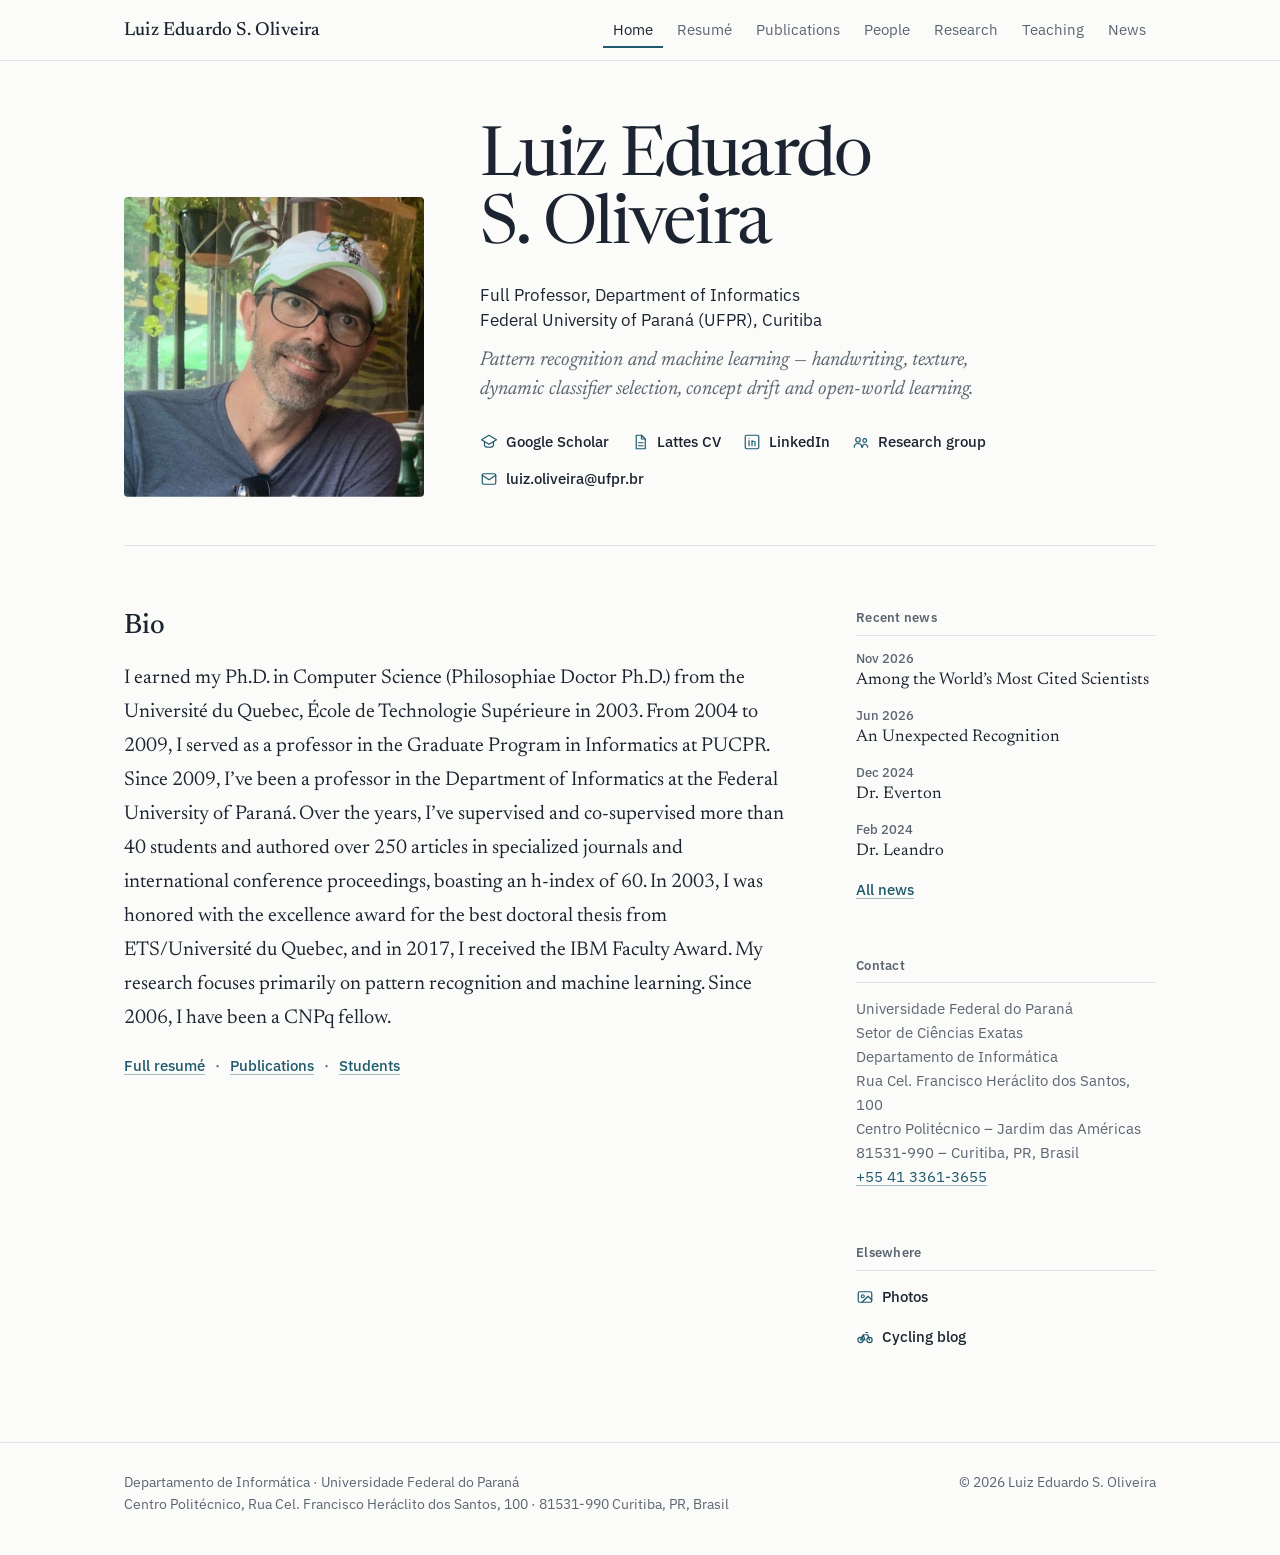
==== commit 07426cb2: "News: Stanford/Elsevier 2026 top 2% ranking; remove duplicated title on news pages Co-Authored-By: C" ====
--- a/index.html
+++ b/index.html
@@ -42,7 +42,7 @@
   <aside class="side">
     <h2>Recent news</h2>
     <ul class="mini-news">
-      <li><a href="posts/ijdar/post.html"><time datetime="2026-06-28">Jun 2026</time>An Unexpected Recognition</a></li><li><a href="posts/defesa_baro/post.html"><time datetime="2024-12-03">Dec 2024</time>Dr. Everton</a></li><li><a href="posts/defesa_leandro/post.html"><time datetime="2024-02-19">Feb 2024</time>Dr. Leandro</a></li><li><a href="posts/deolhonoscorais/post.html"><time datetime="2023-11-06">Nov 2023</time>#DeOlhoNosCorais project is in the media.</a></li>
+      <li><a href="posts/top2_2026/post.html"><time datetime="2026-11-09">Nov 2026</time>Among the World&#8217;s Most Cited Scientists</a></li><li><a href="posts/ijdar/post.html"><time datetime="2026-06-28">Jun 2026</time>An Unexpected Recognition</a></li><li><a href="posts/defesa_baro/post.html"><time datetime="2024-12-03">Dec 2024</time>Dr. Everton</a></li><li><a href="posts/defesa_leandro/post.html"><time datetime="2024-02-19">Feb 2024</time>Dr. Leandro</a></li>
     </ul>
     <p class="more"><a href="posts.html">All news</a></p>
     <h2>Contact</h2>
